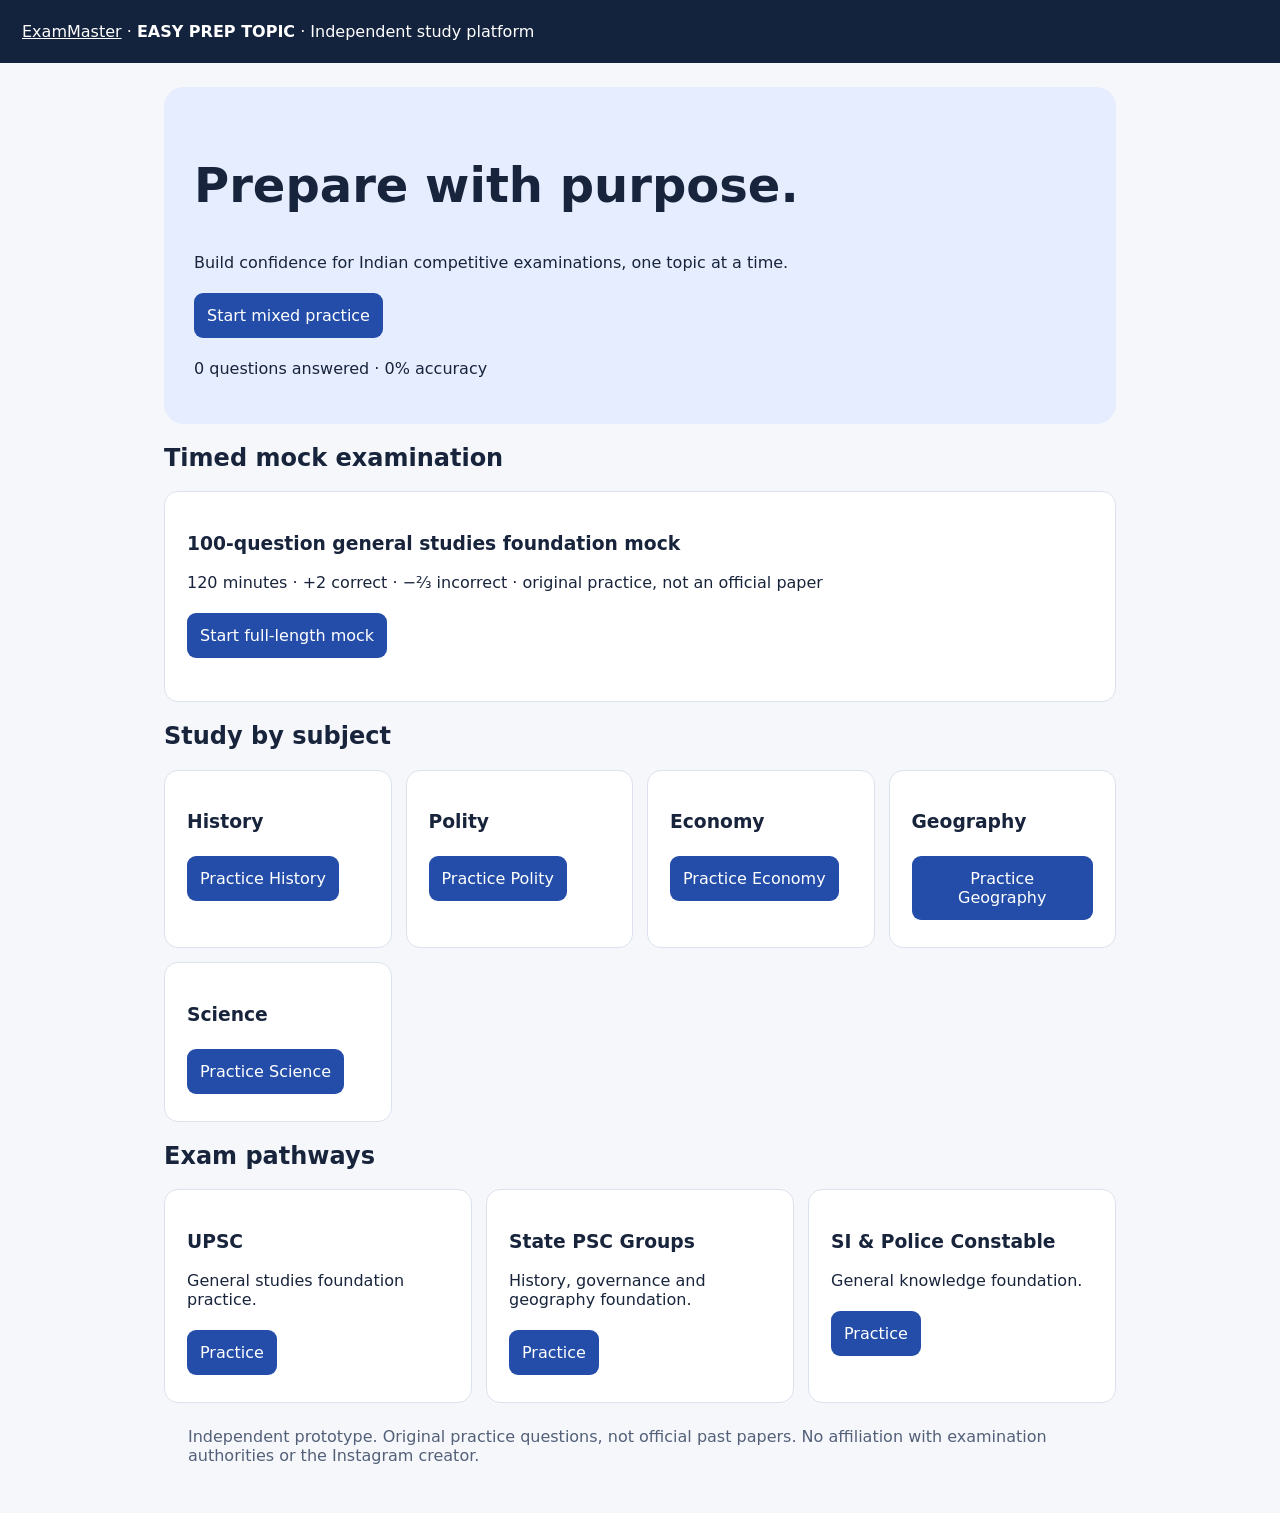
==== easypreptopic/home/index.html @ d49f63ec "Combine both exam creators with nested page routes" ====
<!doctype html><html lang="en"><meta charset="utf-8"><meta name="viewport" content="width=device-width,initial-scale=1"><title>Easy Prep Topic</title><style>*{box-sizing:border-box}body{margin:0;background:#f5f7fb;color:#18243b;font:16px system-ui}header{background:#14233d;color:white;padding:22px}main{max-width:1000px;margin:auto;padding:24px}h1{font-size:clamp(28px,5vw,48px)}.hero{background:#e5edff;padding:30px;border-radius:20px}.grid{display:grid;grid-template-columns:repeat(auto-fit,minmax(220px,1fr));gap:14px}article{background:white;padding:22px;border-radius:14px;border:1px solid #dce2ed}button{background:#234da8;color:white;border:0;border-radius:9px;padding:13px;cursor:pointer;font:inherit;margin:5px 0}button.option{display:block;width:100%;text-align:left;background:#e8eef9;color:#14233d}button:focus{outline:3px solid orange}footer{padding:24px;color:#536078}select{padding:12px;border-radius:8px}#feedback{line-height:1.6}</style><header><a style="color:white" href="../../">ExamMaster</a> · <strong>EASY PREP TOPIC</strong> · Independent study platform</header><main><section class="hero"><h1>Prepare with purpose.</h1><p>Build confidence for Indian competitive examinations, one topic at a time.</p><button onclick="start('All')">Start mixed practice</button><p id="stats"></p></section><h2>Timed mock examination</h2><article><h3>100-question general studies foundation mock</h3><p>120 minutes · +2 correct · −⅔ incorrect · original practice, not an official paper</p><button onclick="mock()">Start full-length mock</button><p id="clock"></p></article><h2>Study by subject</h2><div class="grid" id="subjects"></div><section id="quiz" hidden><h2 id="topic"></h2><article><p id="counter"></p><h3 id="question"></h3><div id="options"></div><p id="feedback" aria-live="polite"></p><button id="next" hidden onclick="advance()">Next question</button><button onclick="finish()">End session</button></article></section><h2>Exam pathways</h2><div class="grid"><article><h3>UPSC</h3><p>General studies foundation practice.</p><button onclick="start('All')">Practice</button></article><article><h3>State PSC Groups</h3><p>History, governance and geography foundation.</p><button onclick="start('All')">Practice</button></article><article><h3>SI & Police Constable</h3><p>General knowledge foundation.</p><button onclick="start('All')">Practice</button></article></div><footer>Independent prototype. Original practice questions, not official past papers. No affiliation with examination authorities or the Instagram creator.</footer></main><script>const bank=[
['History','In which year was the Indian National Congress founded?',['1885','1905','1919','1947'],0,'The INC was founded in Bombay in 1885.'],
['History','Which movement began with the Dandi March?',['Quit India','Civil Disobedience','Swadeshi','Non-Cooperation'],1,'Gandhi launched the Salt March in 1930 as part of the Civil Disobedience Movement.'],
['History','The Quit India Movement began in which year?',['1920','1930','1942','1947'],2,'The movement was launched in August 1942.'],
['History','Who was the first Mauryan emperor?',['Ashoka','Bindusara','Chandragupta Maurya','Harsha'],2,'Chandragupta founded the Mauryan Empire.'],
['Polity','Which article protects equality before the law?',['Article 14','Article 19','Article 21','Article 32'],0,'Article 14 guarantees equality before law and equal protection of laws.'],
['Polity','Which house of Parliament is permanent?',['Lok Sabha','Rajya Sabha','Both','Neither'],1,'Rajya Sabha is not dissolved; members retire periodically.'],
['Polity','Fundamental Duties are in which part?',['II','III','IV','IVA'],3,'Part IVA contains Fundamental Duties under Article 51A.'],
['Polity','Who chairs the Rajya Sabha ex officio?',['President','Prime Minister','Vice President','Chief Justice'],2,'The Vice President is its ex officio chairman.'],
['Economy','Which institution issues most Indian currency notes?',['SEBI','RBI','NABARD','SBI'],1,'RBI issues banknotes except the one-rupee note issued by the Government of India.'],
['Economy','Inflation means a sustained increase in what?',['General price level','Unemployment','Exports','Real output'],0,'Inflation is a sustained rise in the general price level.'],
['Economy','GDP measures the value of what?',['Imports only','Final goods and services produced domestically','All financial assets','Government taxes only'],1,'GDP measures final production within an economy over a period.'],
['Economy','What is a fiscal deficit?',['Exports minus imports','Revenue minus expenditure','Total expenditure minus receipts excluding borrowings','Money supply'],2,'Fiscal deficit measures the government borrowing requirement.'],
['Geography','Which river flows through a rift valley?',['Ganga','Yamuna','Narmada','Godavari'],2,'The Narmada flows west through a rift valley.'],
['Geography','Black soil is especially associated with which crop?',['Tea','Cotton','Jute','Coffee'],1,'Black soil retains moisture and is well suited to cotton.'],
['Geography','Which is the largest Indian state by area?',['Rajasthan','Maharashtra','Uttar Pradesh','Gujarat'],0,'Rajasthan has the largest area among Indian states.'],
['Geography','The Western Ghats run along which side of India?',['East','North','West','Northeast'],2,'The Western Ghats parallel the western coast.']
,["History","In which year did this occur: Indian National Congress founded?",["1885","1905","1757","1917"],0,"Indian National Congress founded: 1885."],["History","In which year did this occur: Partition of Bengal?",["1919","1764","1932","1905"],3,"Partition of Bengal: 1905."],["History","In which year did this occur: Jallianwala Bagh massacre?",["1857","1946","1919","1930"],2,"Jallianwala Bagh massacre: 1919."],["History","In which year did this occur: Dandi March?",["1935","1930","1942","1947"],1,"Dandi March: 1930."],["History","In which year did this occur: Quit India Movement?",["1942","1526","1928","1906"],0,"Quit India Movement: 1942."],["History","In which year did this occur: First Battle of Panipat?",["1757","1915","1907","1526"],3,"First Battle of Panipat: 1526."],["History","In which year did this occur: Battle of Plassey?",["1917","1916","1757","1764"],2,"Battle of Plassey: 1757."],["History","In which year did this occur: Battle of Buxar?",["1922","1764","1857","1932"],1,"Battle of Buxar: 1764."],["History","In which year did this occur: Revolt of 1857?",["1857","1947","1946","1949"],0,"Revolt of 1857: 1857."],["History","In which year did this occur: Indian independence?",["1928","1935","1950","1947"],3,"Indian independence: 1947."],["History","In which year did this occur: Simon Commission arrived in India?",["1906","1885","1928","1915"],2,"Simon Commission arrived in India: 1928."],["History","In which year did this occur: Gandhi returned to India from South Africa?",["1905","1915","1917","1907"],1,"Gandhi returned to India from South Africa: 1915."],["History","In which year did this occur: Champaran Satyagraha?",["1917","1932","1916","1919"],0,"Champaran Satyagraha: 1917."],["History","In which year did this occur: Poona Pact?",["1946","1922","1930","1932"],3,"Poona Pact: 1932."],["History","In which year did this occur: Cabinet Mission?",["1949","1942","1946","1935"],2,"Cabinet Mission: 1946."],["History","In which year did this occur: Government of India Act introducing provincial autonomy?",["1526","1935","1906","1950"],1,"Government of India Act introducing provincial autonomy: 1935."],["History","In which year did this occur: Formation of Muslim League?",["1906","1907","1885","1757"],0,"Formation of Muslim League: 1906."],["History","In which year did this occur: Surat split of Congress?",["1916","1905","1764","1907"],3,"Surat split of Congress: 1907."],["History","In which year did this occur: Lucknow Pact?",["1919","1857","1916","1922"],2,"Lucknow Pact: 1916."],["History","In which year did this occur: Chauri Chaura incident?",["1947","1922","1949","1930"],1,"Chauri Chaura incident: 1922."],["History","In which year did this occur: First Round Table Conference?",["1930","1950","1526","1915"],0,"First Round Table Conference: 1930."],["History","In which year did this occur: Cripps Mission?",["1885","1757","1917","1942"],3,"Cripps Mission: 1942."],["History","In which year did this occur: Mountbatten Plan?",["1757","1932","1947","1905"],2,"Mountbatten Plan: 1947."],["History","In which year did this occur: Constitution adopted?",["1932","1949","1919","1764"],1,"Constitution adopted: 1949."],["History","In which year did this occur: Constitution came into force?",["1950","1930","1857","1946"],0,"Constitution came into force: 1950."],["Polity","Which constitutional article concerns equality before law?",["16","23","52","14"],3,"Equality before law: 14."],["Polity","Which constitutional article concerns prohibition of discrimination?",["24","63","15","17"],2,"Prohibition of discrimination: 15."],["Polity","Which constitutional article concerns equality of opportunity in public employment?",["74","16","18","25"],1,"Equality of opportunity in public employment: 16."],["Polity","Which constitutional article concerns abolition of untouchability?",["17","21","32","76"],0,"Abolition of untouchability: 17."],["Polity","Which constitutional article concerns abolition of titles?",["21A","44","110","18"],3,"Abolition of titles: 18."],["Polity","Which constitutional article concerns protection of life and personal liberty?",["51A","148","21","23"],2,"Protection of life and personal liberty: 21."],["Polity","Which constitutional article concerns right to education?",["153","21A","24","52"],1,"Right to education: 21A."],["Polity","Which constitutional article concerns prohibition of trafficking and forced labour?",["23","25","63","280"],0,"Prohibition of trafficking and forced labour: 23."],["Polity","Which constitutional article concerns prohibition of child labour in factories?",["32","74","324","24"],3,"Prohibition of child labour in factories: 24."],["Polity","Which constitutional article concerns freedom of conscience and religion?",["76","352","25","44"],2,"Freedom of conscience and religion: 25."],["Polity","Which constitutional article concerns constitutional remedies?",["360","32","51A","110"],1,"Constitutional remedies: 32."],["Polity","Which constitutional article concerns uniform civil code directive?",["44","52","148","368"],0,"Uniform civil code directive: 44."],["Polity","Which constitutional article concerns fundamental duties?",["63","153","14","51A"],3,"Fundamental duties: 51A."],["Polity","Which constitutional article concerns office of president?",["280","15","52","74"],2,"Office of President: 52."],["Polity","Which constitutional article concerns office of vice president?",["16","63","76","324"],1,"Office of Vice President: 63."],["Polity","Which constitutional article concerns council of ministers to aid president?",["74","110","352","17"],0,"Council of Ministers to aid President: 74."],["Polity","Which constitutional article concerns attorney general of india?",["148","360","18","76"],3,"Attorney General of India: 76."],["Polity","Which constitutional article concerns definition of money bill?",["368","21","110","153"],2,"Definition of Money Bill: 110."],["Polity","Which constitutional article concerns comptroller and auditor general?",["21A","148","280","14"],1,"Comptroller and Auditor General: 148."],["Polity","Which constitutional article concerns office of governor?",["153","324","15","23"],0,"Office of Governor: 153."],["Polity","Which constitutional article concerns finance commission?",["352","16","24","280"],3,"Finance Commission: 280."],["Polity","Which constitutional article concerns election commission?",["17","25","324","360"],2,"Election Commission: 324."],["Polity","Which constitutional article concerns national emergency?",["32","352","368","18"],1,"National emergency: 352."],["Polity","Which constitutional article concerns financial emergency?",["360","14","21","44"],0,"Financial emergency: 360."],["Polity","Which constitutional article concerns constitutional amendment procedure?",["15","21A","51A","368"],3,"Constitutional amendment procedure: 368."],["Geography","Capital of Rajasthan?",["Patna","Imphal","Jaipur","Bengaluru"],2,"Capital of Rajasthan: Jaipur."],["Geography","Capital of Gujarat?",["Agartala","Gandhinagar","Thiruvananthapuram","Ranchi"],1,"Capital of Gujarat: Gandhinagar."],["Geography","Capital of Maharashtra?",["Mumbai","Chennai","Dispur","Gangtok"],0,"Capital of Maharashtra: Mumbai."],["Geography","Capital of Karnataka?",["Hyderabad","Shillong","Itanagar","Bengaluru"],3,"Capital of Karnataka: Bengaluru."],["Geography","Capital of Kerala?",["Aizawl","Lucknow","Thiruvananthapuram","Bhubaneswar"],2,"Capital of Kerala: Thiruvananthapuram."],["Geography","Capital of Tamil Nadu?",["Bhopal","Chennai","Patna","Kohima"],1,"Capital of Tamil Nadu: Chennai."],["Geography","Capital of Telangana?",["Hyderabad","Ranchi","Imphal","Raipur"],0,"Capital of Telangana: Hyderabad."],["Geography","Capital of Odisha?",["Dispur","Agartala","Panaji","Bhubaneswar"],3,"Capital of Odisha: Bhubaneswar."],["Geography","Capital of Bihar?",["Gangtok","Kolkata","Patna","Shillong"],2,"Capital of Bihar: Patna."],["Geography","Capital of Jharkhand?",["Shimla","Ranchi","Aizawl","Itanagar"],1,"Capital of Jharkhand: Ranchi."],["Geography","Capital of Assam?",["Dispur","Kohima","Lucknow","Chandigarh"],0,"Capital of Assam: Dispur."],["Geography","Capital of Meghalaya?",["Imphal","Bhopal","Jaipur","Shillong"],3,"Capital of Meghalaya: Shillong."],["Geography","Capital of Mizoram?",["Raipur","Gandhinagar","Aizawl","Agartala"],2,"Capital of Mizoram: Aizawl."],["Geography","Capital of Nagaland?",["Mumbai","Kohima","Gangtok","Panaji"],1,"Capital of Nagaland: Kohima."],["Geography","Capital of Manipur?",["Imphal","Itanagar","Kolkata","Bengaluru"],0,"Capital of Manipur: Imphal."],["Geography","Capital of Tripura?",["Lucknow","Shimla","Thiruvananthapuram","Agartala"],3,"Capital of Tripura: Agartala."],["Geography","Capital of Sikkim?",["Chandigarh","Chennai","Gangtok","Bhopal"],2,"Capital of Sikkim: Gangtok."],["Geography","Capital of Arunachal Pradesh?",["Hyderabad","Itanagar","Raipur","Jaipur"],1,"Capital of Arunachal Pradesh: Itanagar."],["Geography","Capital of Uttar Pradesh?",["Lucknow","Panaji","Gandhinagar","Bhubaneswar"],0,"Capital of Uttar Pradesh: Lucknow."],["Geography","Capital of Madhya Pradesh?",["Kolkata","Mumbai","Patna","Bhopal"],3,"Capital of Madhya Pradesh: Bhopal."],["Geography","Capital of Chhattisgarh?",["Bengaluru","Ranchi","Raipur","Shimla"],2,"Capital of Chhattisgarh: Raipur."],["Geography","Capital of Goa?",["Dispur","Panaji","Chandigarh","Thiruvananthapuram"],1,"Capital of Goa: Panaji."],["Geography","Capital of West Bengal?",["Kolkata","Jaipur","Chennai","Shillong"],0,"Capital of West Bengal: Kolkata."],["Geography","Capital of Himachal Pradesh?",["Gandhinagar","Hyderabad","Aizawl","Shimla"],3,"Capital of Himachal Pradesh: Shimla."],["Geography","Capital of Haryana?",["Bhubaneswar","Kohima","Chandigarh","Mumbai"],2,"Capital of Haryana: Chandigarh."],["Science","SI unit of force?",["kelvin","newton","ampere","farad"],1,"SI unit of force: newton."],["Science","SI unit of energy?",["joule","ohm","weber","kilogram"],0,"SI unit of energy: joule."],["Science","SI unit of power?",["hertz","tesla","metre","watt"],3,"SI unit of power: watt."],["Science","SI unit of pressure?",["henry","second","pascal","coulomb"],2,"SI unit of pressure: pascal."],["Science","SI unit of electric current?",["siemens","ampere","volt","candela"],1,"SI unit of electric current: ampere."],["Science","SI unit of resistance?",["ohm","farad","mole","becquerel"],0,"SI unit of resistance: ohm."],["Science","SI unit of frequency?",["weber","kelvin","gray","hertz"],3,"SI unit of frequency: hertz."],["Science","SI unit of electric charge?",["kilogram","sievert","coulomb","tesla"],2,"SI unit of electric charge: coulomb."],["Science","SI unit of potential difference?",["lumen","volt","henry","metre"],1,"SI unit of potential difference: volt."],["Science","SI unit of capacitance?",["farad","candela","second","lux"],0,"SI unit of capacitance: farad."],["Science","SI unit of magnetic flux?",["mole","siemens","newton","weber"],3,"SI unit of magnetic flux: weber."],["Science","SI unit of magnetic flux density?",["becquerel","joule","tesla","kelvin"],2,"SI unit of magnetic flux density: tesla."],["Science","SI unit of inductance?",["watt","henry","kilogram","gray"],1,"SI unit of inductance: henry."],["Science","SI unit of luminous intensity?",["candela","metre","sievert","pascal"],0,"SI unit of luminous intensity: candela."],["Science","SI unit of amount of substance?",["second","lumen","ampere","mole"],3,"SI unit of amount of substance: mole."],["Science","SI unit of thermodynamic temperature?",["lux","ohm","kelvin","siemens"],2,"SI unit of thermodynamic temperature: kelvin."],["Science","SI unit of mass?",["hertz","kilogram","becquerel","newton"],1,"SI unit of mass: kilogram."],["Science","SI unit of length?",["metre","gray","joule","coulomb"],0,"SI unit of length: metre."],["Science","SI unit of time?",["sievert","watt","volt","second"],3,"SI unit of time: second."],["Science","SI unit of conductance?",["pascal","farad","siemens","lumen"],2,"SI unit of conductance: siemens."],["Science","SI unit of radioactivity?",["weber","becquerel","lux","ampere"],1,"SI unit of radioactivity: becquerel."],["Science","SI unit of absorbed radiation dose?",["gray","newton","ohm","tesla"],0,"SI unit of absorbed radiation dose: gray."],["Science","SI unit of equivalent radiation dose?",["joule","hertz","henry","sievert"],3,"SI unit of equivalent radiation dose: sievert."],["Science","SI unit of luminous flux?",["coulomb","candela","lumen","watt"],2,"SI unit of luminous flux: lumen."],["Science","SI unit of illuminance?",["mole","lux","pascal","volt"],1,"SI unit of illuminance: lux."]];let session=[],i=0,score=0,answered=false;let history=JSON.parse(localStorage.getItem('ept-progress')||'{"attempted":0,"correct":0}');const el=id=>document.getElementById(id);function stats(){el('stats').textContent=history.attempted+' questions answered · '+(history.attempted?Math.round(100*history.correct/history.attempted):0)+'% accuracy'}stats();for(const s of [...new Set(bank.map(q=>q[0]))]){let a=document.createElement('article');let h=document.createElement('h3');h.textContent=s;let b=document.createElement('button');b.textContent='Practice '+s;b.onclick=()=>start(s);a.append(h,b);el('subjects').append(a)}function start(s){session=bank.filter(q=>s==='All'||q[0]===s);for(let j=session.length-1;j>0;j--){let k=Math.floor(Math.random()*(j+1));[session[j],session[k]]=[session[k],session[j]]}i=score=0;el('quiz').hidden=false;render();el('quiz').scrollIntoView({behavior:'smooth'})}function render(){answered=false;let q=session[i];el('topic').textContent=q[0];el('counter').textContent='Question '+(i+1)+' of '+session.length;el('question').textContent=q[1];el('options').replaceChildren();el('feedback').textContent='';el('next').hidden=true;q[2].forEach((v,j)=>{let b=document.createElement('button');b.className='option';b.textContent=v;b.onclick=()=>answer(j);el('options').append(b)})}function answer(j){if(answered)return;answered=true;let q=session[i],ok=j===q[3];score+=Number(ok);history.attempted++;history.correct+=Number(ok);localStorage.setItem('ept-progress',JSON.stringify(history));stats();el('feedback').textContent=(ok?'Correct. ':'Correct answer: '+q[2][q[3]]+'. ')+q[4];for(const b of el('options').children)b.disabled=true;el('next').hidden=false}function advance(){if(++i>=session.length)finish();else render()}function finish(){el('question').textContent='Session complete: '+score+' correct';el('options').replaceChildren();el('next').hidden=true;el('feedback').textContent='Choose another subject to continue.'}let examTimer,exam=false,deadline,answers={},marked=new Set();function mock(){clearInterval(examTimer);exam=true;session=bank.slice().sort(()=>Math.random()-.5).slice(0,100);i=0;answers={};marked=new Set();deadline=Date.now()+7200000;el('quiz').hidden=false;drawExam();el('quiz').scrollIntoView();examTimer=setInterval(()=>{let t=Math.max(0,Math.ceil((deadline-Date.now())/1000));el('clock').textContent=Math.floor(t/60)+':'+String(t%60).padStart(2,'0');if(!t)submitExam()},250)}function drawExam(){let q=session[i];el('topic').textContent='General studies mock';el('counter').textContent='Question '+(i+1)+' of '+session.length+' · '+Object.keys(answers).length+' answered';el('question').textContent=q[1];el('options').replaceChildren();el('feedback').textContent='';el('next').hidden=true;q[2].forEach((v,j)=>{let b=document.createElement('button');b.className='option';b.textContent=(answers[i]===j?'✓ ':'')+v;b.onclick=()=>{answers[i]=j;drawExam()};el('options').append(b)});for(let [label,fn] of [['Previous',()=>{i=Math.max(0,i-1);drawExam()}],['Next',()=>{i=Math.min(session.length-1,i+1);drawExam()}],['Clear answer',()=>{delete answers[i];drawExam()}],['Submit exam',()=>{if(confirm('Submit your exam?'))submitExam()}]]){let b=document.createElement('button');b.textContent=label;b.onclick=fn;el('options').append(b)}let nav=document.createElement('div');session.forEach((_,j)=>{let b=document.createElement('button');b.textContent=(answers[j]!==undefined?'✓':'')+(j+1);b.onclick=()=>{i=j;drawExam()};nav.append(b)});el('options').append(nav)}function submitExam(){clearInterval(examTimer);exam=false;let correct=0,wrong=0;el('options').replaceChildren();session.forEach((q,j)=>{let a=answers[j];if(a===q[3])correct++;else if(a!==undefined)wrong++;let p=document.createElement('p');p.textContent=(j+1)+'. '+q[1]+' — Your answer: '+(a===undefined?'Skipped':q[2][a])+' | Correct: '+q[2][q[3]]+' | '+q[4];el('options').append(p)});el('question').textContent='Score: '+(2*correct-2*wrong/3).toFixed(2)+' / 200';el('counter').textContent=correct+' correct · '+wrong+' incorrect · '+(session.length-correct-wrong)+' skipped';el('clock').textContent='Exam ended';el('next').hidden=true;history.attempted+=correct+wrong;history.correct+=correct;localStorage.setItem('ept-progress',JSON.stringify(history));stats()}const oldStart=start;start=function(s){if(exam&&!confirm('Abandon active exam?'))return;clearInterval(examTimer);exam=false;el('clock').textContent='';oldStart(s)};const oldFinish=finish;finish=function(){if(exam){if(confirm('Submit exam?'))submitExam()}else oldFinish()};</script></html>
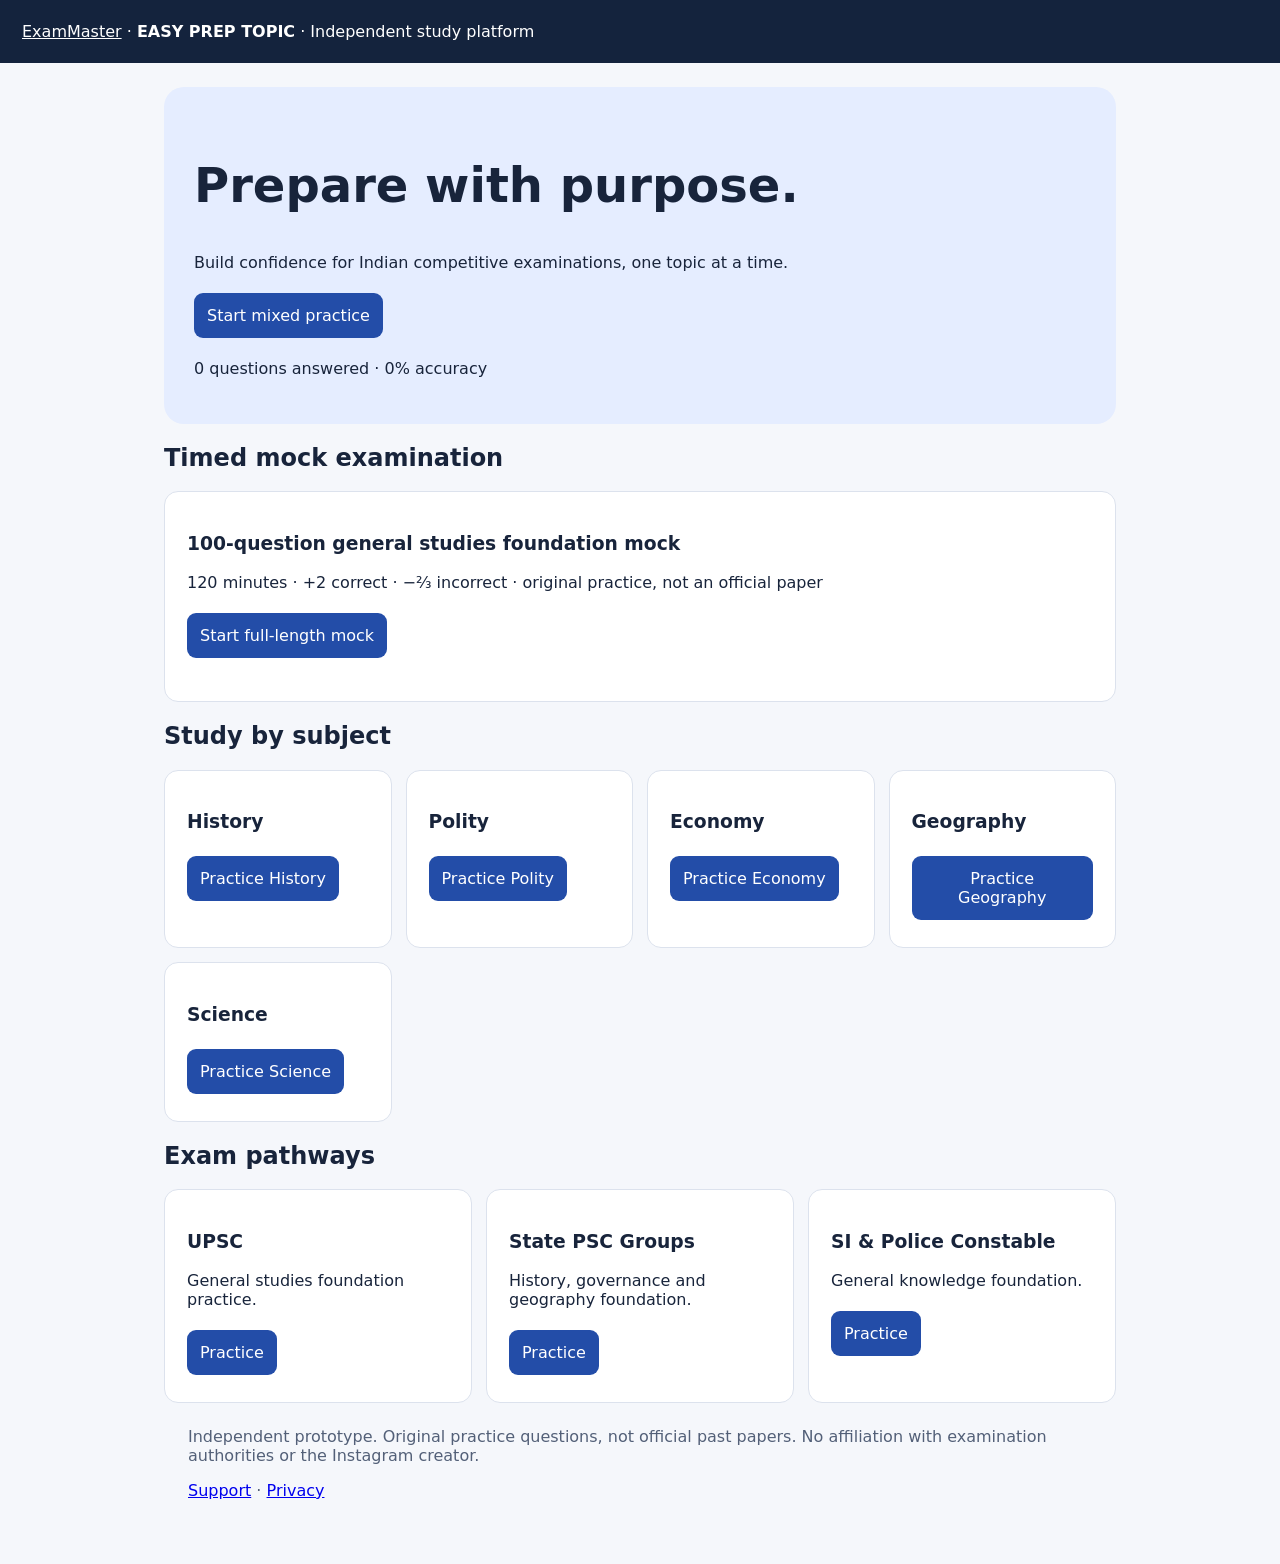
==== commit d12d659c: "Link EasyPrepTopic support and privacy pages" ====
--- a/easypreptopic/home/index.html
+++ b/easypreptopic/home/index.html
@@ -1,4 +1,4 @@
-<!doctype html><html lang="en"><meta charset="utf-8"><meta name="viewport" content="width=device-width,initial-scale=1"><title>Easy Prep Topic</title><style>*{box-sizing:border-box}body{margin:0;background:#f5f7fb;color:#18243b;font:16px system-ui}header{background:#14233d;color:white;padding:22px}main{max-width:1000px;margin:auto;padding:24px}h1{font-size:clamp(28px,5vw,48px)}.hero{background:#e5edff;padding:30px;border-radius:20px}.grid{display:grid;grid-template-columns:repeat(auto-fit,minmax(220px,1fr));gap:14px}article{background:white;padding:22px;border-radius:14px;border:1px solid #dce2ed}button{background:#234da8;color:white;border:0;border-radius:9px;padding:13px;cursor:pointer;font:inherit;margin:5px 0}button.option{display:block;width:100%;text-align:left;background:#e8eef9;color:#14233d}button:focus{outline:3px solid orange}footer{padding:24px;color:#536078}select{padding:12px;border-radius:8px}#feedback{line-height:1.6}</style><header><a style="color:white" href="../../">ExamMaster</a> · <strong>EASY PREP TOPIC</strong> · Independent study platform</header><main><section class="hero"><h1>Prepare with purpose.</h1><p>Build confidence for Indian competitive examinations, one topic at a time.</p><button onclick="start('All')">Start mixed practice</button><p id="stats"></p></section><h2>Timed mock examination</h2><article><h3>100-question general studies foundation mock</h3><p>120 minutes · +2 correct · −⅔ incorrect · original practice, not an official paper</p><button onclick="mock()">Start full-length mock</button><p id="clock"></p></article><h2>Study by subject</h2><div class="grid" id="subjects"></div><section id="quiz" hidden><h2 id="topic"></h2><article><p id="counter"></p><h3 id="question"></h3><div id="options"></div><p id="feedback" aria-live="polite"></p><button id="next" hidden onclick="advance()">Next question</button><button onclick="finish()">End session</button></article></section><h2>Exam pathways</h2><div class="grid"><article><h3>UPSC</h3><p>General studies foundation practice.</p><button onclick="start('All')">Practice</button></article><article><h3>State PSC Groups</h3><p>History, governance and geography foundation.</p><button onclick="start('All')">Practice</button></article><article><h3>SI & Police Constable</h3><p>General knowledge foundation.</p><button onclick="start('All')">Practice</button></article></div><footer>Independent prototype. Original practice questions, not official past papers. No affiliation with examination authorities or the Instagram creator.</footer></main><script>const bank=[
+<!doctype html><html lang="en"><meta charset="utf-8"><meta name="viewport" content="width=device-width,initial-scale=1"><title>Easy Prep Topic</title><style>*{box-sizing:border-box}body{margin:0;background:#f5f7fb;color:#18243b;font:16px system-ui}header{background:#14233d;color:white;padding:22px}main{max-width:1000px;margin:auto;padding:24px}h1{font-size:clamp(28px,5vw,48px)}.hero{background:#e5edff;padding:30px;border-radius:20px}.grid{display:grid;grid-template-columns:repeat(auto-fit,minmax(220px,1fr));gap:14px}article{background:white;padding:22px;border-radius:14px;border:1px solid #dce2ed}button{background:#234da8;color:white;border:0;border-radius:9px;padding:13px;cursor:pointer;font:inherit;margin:5px 0}button.option{display:block;width:100%;text-align:left;background:#e8eef9;color:#14233d}button:focus{outline:3px solid orange}footer{padding:24px;color:#536078}select{padding:12px;border-radius:8px}#feedback{line-height:1.6}</style><header><a style="color:white" href="../../">ExamMaster</a> · <strong>EASY PREP TOPIC</strong> · Independent study platform</header><main><section class="hero"><h1>Prepare with purpose.</h1><p>Build confidence for Indian competitive examinations, one topic at a time.</p><button onclick="start('All')">Start mixed practice</button><p id="stats"></p></section><h2>Timed mock examination</h2><article><h3>100-question general studies foundation mock</h3><p>120 minutes · +2 correct · −⅔ incorrect · original practice, not an official paper</p><button onclick="mock()">Start full-length mock</button><p id="clock"></p></article><h2>Study by subject</h2><div class="grid" id="subjects"></div><section id="quiz" hidden><h2 id="topic"></h2><article><p id="counter"></p><h3 id="question" tabindex="-1"></h3><div id="options"></div><p id="feedback" aria-live="polite"></p><button id="next" hidden onclick="advance()">Next question</button><button onclick="finish()">End session</button></article></section><h2>Exam pathways</h2><div class="grid"><article><h3>UPSC</h3><p>General studies foundation practice.</p><button onclick="start('All')">Practice</button></article><article><h3>State PSC Groups</h3><p>History, governance and geography foundation.</p><button onclick="start('All')">Practice</button></article><article><h3>SI & Police Constable</h3><p>General knowledge foundation.</p><button onclick="start('All')">Practice</button></article></div><footer>Independent prototype. Original practice questions, not official past papers. No affiliation with examination authorities or the Instagram creator.<p><a href="../support.html">Support</a> · <a href="../privacy.html">Privacy</a></p></footer></main><script>const bank=[
 ['History','In which year was the Indian National Congress founded?',['1885','1905','1919','1947'],0,'The INC was founded in Bombay in 1885.'],
 ['History','Which movement began with the Dandi March?',['Quit India','Civil Disobedience','Swadeshi','Non-Cooperation'],1,'Gandhi launched the Salt March in 1930 as part of the Civil Disobedience Movement.'],
 ['History','The Quit India Movement began in which year?',['1920','1930','1942','1947'],2,'The movement was launched in August 1942.'],
@@ -15,4 +15,4 @@
 ['Geography','Black soil is especially associated with which crop?',['Tea','Cotton','Jute','Coffee'],1,'Black soil retains moisture and is well suited to cotton.'],
 ['Geography','Which is the largest Indian state by area?',['Rajasthan','Maharashtra','Uttar Pradesh','Gujarat'],0,'Rajasthan has the largest area among Indian states.'],
 ['Geography','The Western Ghats run along which side of India?',['East','North','West','Northeast'],2,'The Western Ghats parallel the western coast.']
-,["History","In which year did this occur: Indian National Congress founded?",["1885","1905","1757","1917"],0,"Indian National Congress founded: 1885."],["History","In which year did this occur: Partition of Bengal?",["1919","1764","1932","1905"],3,"Partition of Bengal: 1905."],["History","In which year did this occur: Jallianwala Bagh massacre?",["1857","1946","1919","1930"],2,"Jallianwala Bagh massacre: 1919."],["History","In which year did this occur: Dandi March?",["1935","1930","1942","1947"],1,"Dandi March: 1930."],["History","In which year did this occur: Quit India Movement?",["1942","1526","1928","1906"],0,"Quit India Movement: 1942."],["History","In which year did this occur: First Battle of Panipat?",["1757","1915","1907","1526"],3,"First Battle of Panipat: 1526."],["History","In which year did this occur: Battle of Plassey?",["1917","1916","1757","1764"],2,"Battle of Plassey: 1757."],["History","In which year did this occur: Battle of Buxar?",["1922","1764","1857","1932"],1,"Battle of Buxar: 1764."],["History","In which year did this occur: Revolt of 1857?",["1857","1947","1946","1949"],0,"Revolt of 1857: 1857."],["History","In which year did this occur: Indian independence?",["1928","1935","1950","1947"],3,"Indian independence: 1947."],["History","In which year did this occur: Simon Commission arrived in India?",["1906","1885","1928","1915"],2,"Simon Commission arrived in India: 1928."],["History","In which year did this occur: Gandhi returned to India from South Africa?",["1905","1915","1917","1907"],1,"Gandhi returned to India from South Africa: 1915."],["History","In which year did this occur: Champaran Satyagraha?",["1917","1932","1916","1919"],0,"Champaran Satyagraha: 1917."],["History","In which year did this occur: Poona Pact?",["1946","1922","1930","1932"],3,"Poona Pact: 1932."],["History","In which year did this occur: Cabinet Mission?",["1949","1942","1946","1935"],2,"Cabinet Mission: 1946."],["History","In which year did this occur: Government of India Act introducing provincial autonomy?",["1526","1935","1906","1950"],1,"Government of India Act introducing provincial autonomy: 1935."],["History","In which year did this occur: Formation of Muslim League?",["1906","1907","1885","1757"],0,"Formation of Muslim League: 1906."],["History","In which year did this occur: Surat split of Congress?",["1916","1905","1764","1907"],3,"Surat split of Congress: 1907."],["History","In which year did this occur: Lucknow Pact?",["1919","1857","1916","1922"],2,"Lucknow Pact: 1916."],["History","In which year did this occur: Chauri Chaura incident?",["1947","1922","1949","1930"],1,"Chauri Chaura incident: 1922."],["History","In which year did this occur: First Round Table Conference?",["1930","1950","1526","1915"],0,"First Round Table Conference: 1930."],["History","In which year did this occur: Cripps Mission?",["1885","1757","1917","1942"],3,"Cripps Mission: 1942."],["History","In which year did this occur: Mountbatten Plan?",["1757","1932","1947","1905"],2,"Mountbatten Plan: 1947."],["History","In which year did this occur: Constitution adopted?",["1932","1949","1919","1764"],1,"Constitution adopted: 1949."],["History","In which year did this occur: Constitution came into force?",["1950","1930","1857","1946"],0,"Constitution came into force: 1950."],["Polity","Which constitutional article concerns equality before law?",["16","23","52","14"],3,"Equality before law: 14."],["Polity","Which constitutional article concerns prohibition of discrimination?",["24","63","15","17"],2,"Prohibition of discrimination: 15."],["Polity","Which constitutional article concerns equality of opportunity in public employment?",["74","16","18","25"],1,"Equality of opportunity in public employment: 16."],["Polity","Which constitutional article concerns abolition of untouchability?",["17","21","32","76"],0,"Abolition of untouchability: 17."],["Polity","Which constitutional article concerns abolition of titles?",["21A","44","110","18"],3,"Abolition of titles: 18."],["Polity","Which constitutional article concerns protection of life and personal liberty?",["51A","148","21","23"],2,"Protection of life and personal liberty: 21."],["Polity","Which constitutional article concerns right to education?",["153","21A","24","52"],1,"Right to education: 21A."],["Polity","Which constitutional article concerns prohibition of trafficking and forced labour?",["23","25","63","280"],0,"Prohibition of trafficking and forced labour: 23."],["Polity","Which constitutional article concerns prohibition of child labour in factories?",["32","74","324","24"],3,"Prohibition of child labour in factories: 24."],["Polity","Which constitutional article concerns freedom of conscience and religion?",["76","352","25","44"],2,"Freedom of conscience and religion: 25."],["Polity","Which constitutional article concerns constitutional remedies?",["360","32","51A","110"],1,"Constitutional remedies: 32."],["Polity","Which constitutional article concerns uniform civil code directive?",["44","52","148","368"],0,"Uniform civil code directive: 44."],["Polity","Which constitutional article concerns fundamental duties?",["63","153","14","51A"],3,"Fundamental duties: 51A."],["Polity","Which constitutional article concerns office of president?",["280","15","52","74"],2,"Office of President: 52."],["Polity","Which constitutional article concerns office of vice president?",["16","63","76","324"],1,"Office of Vice President: 63."],["Polity","Which constitutional article concerns council of ministers to aid president?",["74","110","352","17"],0,"Council of Ministers to aid President: 74."],["Polity","Which constitutional article concerns attorney general of india?",["148","360","18","76"],3,"Attorney General of India: 76."],["Polity","Which constitutional article concerns definition of money bill?",["368","21","110","153"],2,"Definition of Money Bill: 110."],["Polity","Which constitutional article concerns comptroller and auditor general?",["21A","148","280","14"],1,"Comptroller and Auditor General: 148."],["Polity","Which constitutional article concerns office of governor?",["153","324","15","23"],0,"Office of Governor: 153."],["Polity","Which constitutional article concerns finance commission?",["352","16","24","280"],3,"Finance Commission: 280."],["Polity","Which constitutional article concerns election commission?",["17","25","324","360"],2,"Election Commission: 324."],["Polity","Which constitutional article concerns national emergency?",["32","352","368","18"],1,"National emergency: 352."],["Polity","Which constitutional article concerns financial emergency?",["360","14","21","44"],0,"Financial emergency: 360."],["Polity","Which constitutional article concerns constitutional amendment procedure?",["15","21A","51A","368"],3,"Constitutional amendment procedure: 368."],["Geography","Capital of Rajasthan?",["Patna","Imphal","Jaipur","Bengaluru"],2,"Capital of Rajasthan: Jaipur."],["Geography","Capital of Gujarat?",["Agartala","Gandhinagar","Thiruvananthapuram","Ranchi"],1,"Capital of Gujarat: Gandhinagar."],["Geography","Capital of Maharashtra?",["Mumbai","Chennai","Dispur","Gangtok"],0,"Capital of Maharashtra: Mumbai."],["Geography","Capital of Karnataka?",["Hyderabad","Shillong","Itanagar","Bengaluru"],3,"Capital of Karnataka: Bengaluru."],["Geography","Capital of Kerala?",["Aizawl","Lucknow","Thiruvananthapuram","Bhubaneswar"],2,"Capital of Kerala: Thiruvananthapuram."],["Geography","Capital of Tamil Nadu?",["Bhopal","Chennai","Patna","Kohima"],1,"Capital of Tamil Nadu: Chennai."],["Geography","Capital of Telangana?",["Hyderabad","Ranchi","Imphal","Raipur"],0,"Capital of Telangana: Hyderabad."],["Geography","Capital of Odisha?",["Dispur","Agartala","Panaji","Bhubaneswar"],3,"Capital of Odisha: Bhubaneswar."],["Geography","Capital of Bihar?",["Gangtok","Kolkata","Patna","Shillong"],2,"Capital of Bihar: Patna."],["Geography","Capital of Jharkhand?",["Shimla","Ranchi","Aizawl","Itanagar"],1,"Capital of Jharkhand: Ranchi."],["Geography","Capital of Assam?",["Dispur","Kohima","Lucknow","Chandigarh"],0,"Capital of Assam: Dispur."],["Geography","Capital of Meghalaya?",["Imphal","Bhopal","Jaipur","Shillong"],3,"Capital of Meghalaya: Shillong."],["Geography","Capital of Mizoram?",["Raipur","Gandhinagar","Aizawl","Agartala"],2,"Capital of Mizoram: Aizawl."],["Geography","Capital of Nagaland?",["Mumbai","Kohima","Gangtok","Panaji"],1,"Capital of Nagaland: Kohima."],["Geography","Capital of Manipur?",["Imphal","Itanagar","Kolkata","Bengaluru"],0,"Capital of Manipur: Imphal."],["Geography","Capital of Tripura?",["Lucknow","Shimla","Thiruvananthapuram","Agartala"],3,"Capital of Tripura: Agartala."],["Geography","Capital of Sikkim?",["Chandigarh","Chennai","Gangtok","Bhopal"],2,"Capital of Sikkim: Gangtok."],["Geography","Capital of Arunachal Pradesh?",["Hyderabad","Itanagar","Raipur","Jaipur"],1,"Capital of Arunachal Pradesh: Itanagar."],["Geography","Capital of Uttar Pradesh?",["Lucknow","Panaji","Gandhinagar","Bhubaneswar"],0,"Capital of Uttar Pradesh: Lucknow."],["Geography","Capital of Madhya Pradesh?",["Kolkata","Mumbai","Patna","Bhopal"],3,"Capital of Madhya Pradesh: Bhopal."],["Geography","Capital of Chhattisgarh?",["Bengaluru","Ranchi","Raipur","Shimla"],2,"Capital of Chhattisgarh: Raipur."],["Geography","Capital of Goa?",["Dispur","Panaji","Chandigarh","Thiruvananthapuram"],1,"Capital of Goa: Panaji."],["Geography","Capital of West Bengal?",["Kolkata","Jaipur","Chennai","Shillong"],0,"Capital of West Bengal: Kolkata."],["Geography","Capital of Himachal Pradesh?",["Gandhinagar","Hyderabad","Aizawl","Shimla"],3,"Capital of Himachal Pradesh: Shimla."],["Geography","Capital of Haryana?",["Bhubaneswar","Kohima","Chandigarh","Mumbai"],2,"Capital of Haryana: Chandigarh."],["Science","SI unit of force?",["kelvin","newton","ampere","farad"],1,"SI unit of force: newton."],["Science","SI unit of energy?",["joule","ohm","weber","kilogram"],0,"SI unit of energy: joule."],["Science","SI unit of power?",["hertz","tesla","metre","watt"],3,"SI unit of power: watt."],["Science","SI unit of pressure?",["henry","second","pascal","coulomb"],2,"SI unit of pressure: pascal."],["Science","SI unit of electric current?",["siemens","ampere","volt","candela"],1,"SI unit of electric current: ampere."],["Science","SI unit of resistance?",["ohm","farad","mole","becquerel"],0,"SI unit of resistance: ohm."],["Science","SI unit of frequency?",["weber","kelvin","gray","hertz"],3,"SI unit of frequency: hertz."],["Science","SI unit of electric charge?",["kilogram","sievert","coulomb","tesla"],2,"SI unit of electric charge: coulomb."],["Science","SI unit of potential difference?",["lumen","volt","henry","metre"],1,"SI unit of potential difference: volt."],["Science","SI unit of capacitance?",["farad","candela","second","lux"],0,"SI unit of capacitance: farad."],["Science","SI unit of magnetic flux?",["mole","siemens","newton","weber"],3,"SI unit of magnetic flux: weber."],["Science","SI unit of magnetic flux density?",["becquerel","joule","tesla","kelvin"],2,"SI unit of magnetic flux density: tesla."],["Science","SI unit of inductance?",["watt","henry","kilogram","gray"],1,"SI unit of inductance: henry."],["Science","SI unit of luminous intensity?",["candela","metre","sievert","pascal"],0,"SI unit of luminous intensity: candela."],["Science","SI unit of amount of substance?",["second","lumen","ampere","mole"],3,"SI unit of amount of substance: mole."],["Science","SI unit of thermodynamic temperature?",["lux","ohm","kelvin","siemens"],2,"SI unit of thermodynamic temperature: kelvin."],["Science","SI unit of mass?",["hertz","kilogram","becquerel","newton"],1,"SI unit of mass: kilogram."],["Science","SI unit of length?",["metre","gray","joule","coulomb"],0,"SI unit of length: metre."],["Science","SI unit of time?",["sievert","watt","volt","second"],3,"SI unit of time: second."],["Science","SI unit of conductance?",["pascal","farad","siemens","lumen"],2,"SI unit of conductance: siemens."],["Science","SI unit of radioactivity?",["weber","becquerel","lux","ampere"],1,"SI unit of radioactivity: becquerel."],["Science","SI unit of absorbed radiation dose?",["gray","newton","ohm","tesla"],0,"SI unit of absorbed radiation dose: gray."],["Science","SI unit of equivalent radiation dose?",["joule","hertz","henry","sievert"],3,"SI unit of equivalent radiation dose: sievert."],["Science","SI unit of luminous flux?",["coulomb","candela","lumen","watt"],2,"SI unit of luminous flux: lumen."],["Science","SI unit of illuminance?",["mole","lux","pascal","volt"],1,"SI unit of illuminance: lux."]];let session=[],i=0,score=0,answered=false;let history=JSON.parse(localStorage.getItem('ept-progress')||'{"attempted":0,"correct":0}');const el=id=>document.getElementById(id);function stats(){el('stats').textContent=history.attempted+' questions answered · '+(history.attempted?Math.round(100*history.correct/history.attempted):0)+'% accuracy'}stats();for(const s of [...new Set(bank.map(q=>q[0]))]){let a=document.createElement('article');let h=document.createElement('h3');h.textContent=s;let b=document.createElement('button');b.textContent='Practice '+s;b.onclick=()=>start(s);a.append(h,b);el('subjects').append(a)}function start(s){session=bank.filter(q=>s==='All'||q[0]===s);for(let j=session.length-1;j>0;j--){let k=Math.floor(Math.random()*(j+1));[session[j],session[k]]=[session[k],session[j]]}i=score=0;el('quiz').hidden=false;render();el('quiz').scrollIntoView({behavior:'smooth'})}function render(){answered=false;let q=session[i];el('topic').textContent=q[0];el('counter').textContent='Question '+(i+1)+' of '+session.length;el('question').textContent=q[1];el('options').replaceChildren();el('feedback').textContent='';el('next').hidden=true;q[2].forEach((v,j)=>{let b=document.createElement('button');b.className='option';b.textContent=v;b.onclick=()=>answer(j);el('options').append(b)})}function answer(j){if(answered)return;answered=true;let q=session[i],ok=j===q[3];score+=Number(ok);history.attempted++;history.correct+=Number(ok);localStorage.setItem('ept-progress',JSON.stringify(history));stats();el('feedback').textContent=(ok?'Correct. ':'Correct answer: '+q[2][q[3]]+'. ')+q[4];for(const b of el('options').children)b.disabled=true;el('next').hidden=false}function advance(){if(++i>=session.length)finish();else render()}function finish(){el('question').textContent='Session complete: '+score+' correct';el('options').replaceChildren();el('next').hidden=true;el('feedback').textContent='Choose another subject to continue.'}let examTimer,exam=false,deadline,answers={},marked=new Set();function mock(){clearInterval(examTimer);exam=true;session=bank.slice().sort(()=>Math.random()-.5).slice(0,100);i=0;answers={};marked=new Set();deadline=Date.now()+7200000;el('quiz').hidden=false;drawExam();el('quiz').scrollIntoView();examTimer=setInterval(()=>{let t=Math.max(0,Math.ceil((deadline-Date.now())/1000));el('clock').textContent=Math.floor(t/60)+':'+String(t%60).padStart(2,'0');if(!t)submitExam()},250)}function drawExam(){let q=session[i];el('topic').textContent='General studies mock';el('counter').textContent='Question '+(i+1)+' of '+session.length+' · '+Object.keys(answers).length+' answered';el('question').textContent=q[1];el('options').replaceChildren();el('feedback').textContent='';el('next').hidden=true;q[2].forEach((v,j)=>{let b=document.createElement('button');b.className='option';b.textContent=(answers[i]===j?'✓ ':'')+v;b.onclick=()=>{answers[i]=j;drawExam()};el('options').append(b)});for(let [label,fn] of [['Previous',()=>{i=Math.max(0,i-1);drawExam()}],['Next',()=>{i=Math.min(session.length-1,i+1);drawExam()}],['Clear answer',()=>{delete answers[i];drawExam()}],['Submit exam',()=>{if(confirm('Submit your exam?'))submitExam()}]]){let b=document.createElement('button');b.textContent=label;b.onclick=fn;el('options').append(b)}let nav=document.createElement('div');session.forEach((_,j)=>{let b=document.createElement('button');b.textContent=(answers[j]!==undefined?'✓':'')+(j+1);b.onclick=()=>{i=j;drawExam()};nav.append(b)});el('options').append(nav)}function submitExam(){clearInterval(examTimer);exam=false;let correct=0,wrong=0;el('options').replaceChildren();session.forEach((q,j)=>{let a=answers[j];if(a===q[3])correct++;else if(a!==undefined)wrong++;let p=document.createElement('p');p.textContent=(j+1)+'. '+q[1]+' — Your answer: '+(a===undefined?'Skipped':q[2][a])+' | Correct: '+q[2][q[3]]+' | '+q[4];el('options').append(p)});el('question').textContent='Score: '+(2*correct-2*wrong/3).toFixed(2)+' / 200';el('counter').textContent=correct+' correct · '+wrong+' incorrect · '+(session.length-correct-wrong)+' skipped';el('clock').textContent='Exam ended';el('next').hidden=true;history.attempted+=correct+wrong;history.correct+=correct;localStorage.setItem('ept-progress',JSON.stringify(history));stats()}const oldStart=start;start=function(s){if(exam&&!confirm('Abandon active exam?'))return;clearInterval(examTimer);exam=false;el('clock').textContent='';oldStart(s)};const oldFinish=finish;finish=function(){if(exam){if(confirm('Submit exam?'))submitExam()}else oldFinish()};</script></html>+,["History","In which year did this occur: Indian National Congress founded?",["1885","1905","1757","1917"],0,"Indian National Congress founded: 1885."],["History","In which year did this occur: Partition of Bengal?",["1919","1764","1932","1905"],3,"Partition of Bengal: 1905."],["History","In which year did this occur: Jallianwala Bagh massacre?",["1857","1946","1919","1930"],2,"Jallianwala Bagh massacre: 1919."],["History","In which year did this occur: Dandi March?",["1935","1930","1942","1947"],1,"Dandi March: 1930."],["History","In which year did this occur: Quit India Movement?",["1942","1526","1928","1906"],0,"Quit India Movement: 1942."],["History","In which year did this occur: First Battle of Panipat?",["1757","1915","1907","1526"],3,"First Battle of Panipat: 1526."],["History","In which year did this occur: Battle of Plassey?",["1917","1916","1757","1764"],2,"Battle of Plassey: 1757."],["History","In which year did this occur: Battle of Buxar?",["1922","1764","1857","1932"],1,"Battle of Buxar: 1764."],["History","In which year did this occur: Revolt of 1857?",["1857","1947","1946","1949"],0,"Revolt of 1857: 1857."],["History","In which year did this occur: Indian independence?",["1928","1935","1950","1947"],3,"Indian independence: 1947."],["History","In which year did this occur: Simon Commission arrived in India?",["1906","1885","1928","1915"],2,"Simon Commission arrived in India: 1928."],["History","In which year did this occur: Gandhi returned to India from South Africa?",["1905","1915","1917","1907"],1,"Gandhi returned to India from South Africa: 1915."],["History","In which year did this occur: Champaran Satyagraha?",["1917","1932","1916","1919"],0,"Champaran Satyagraha: 1917."],["History","In which year did this occur: Poona Pact?",["1946","1922","1930","1932"],3,"Poona Pact: 1932."],["History","In which year did this occur: Cabinet Mission?",["1949","1942","1946","1935"],2,"Cabinet Mission: 1946."],["History","In which year did this occur: Government of India Act introducing provincial autonomy?",["1526","1935","1906","1950"],1,"Government of India Act introducing provincial autonomy: 1935."],["History","In which year did this occur: Formation of Muslim League?",["1906","1907","1885","1757"],0,"Formation of Muslim League: 1906."],["History","In which year did this occur: Surat split of Congress?",["1916","1905","1764","1907"],3,"Surat split of Congress: 1907."],["History","In which year did this occur: Lucknow Pact?",["1919","1857","1916","1922"],2,"Lucknow Pact: 1916."],["History","In which year did this occur: Chauri Chaura incident?",["1947","1922","1949","1930"],1,"Chauri Chaura incident: 1922."],["History","In which year did this occur: First Round Table Conference?",["1930","1950","1526","1915"],0,"First Round Table Conference: 1930."],["History","In which year did this occur: Cripps Mission?",["1885","1757","1917","1942"],3,"Cripps Mission: 1942."],["History","In which year did this occur: Mountbatten Plan?",["1757","1932","1947","1905"],2,"Mountbatten Plan: 1947."],["History","In which year did this occur: Constitution adopted?",["1932","1949","1919","1764"],1,"Constitution adopted: 1949."],["History","In which year did this occur: Constitution came into force?",["1950","1930","1857","1946"],0,"Constitution came into force: 1950."],["Polity","Which constitutional article concerns equality before law?",["16","23","52","14"],3,"Equality before law: 14."],["Polity","Which constitutional article concerns prohibition of discrimination?",["24","63","15","17"],2,"Prohibition of discrimination: 15."],["Polity","Which constitutional article concerns equality of opportunity in public employment?",["74","16","18","25"],1,"Equality of opportunity in public employment: 16."],["Polity","Which constitutional article concerns abolition of untouchability?",["17","21","32","76"],0,"Abolition of untouchability: 17."],["Polity","Which constitutional article concerns abolition of titles?",["21A","44","110","18"],3,"Abolition of titles: 18."],["Polity","Which constitutional article concerns protection of life and personal liberty?",["51A","148","21","23"],2,"Protection of life and personal liberty: 21."],["Polity","Which constitutional article concerns right to education?",["153","21A","24","52"],1,"Right to education: 21A."],["Polity","Which constitutional article concerns prohibition of trafficking and forced labour?",["23","25","63","280"],0,"Prohibition of trafficking and forced labour: 23."],["Polity","Which constitutional article concerns prohibition of child labour in factories?",["32","74","324","24"],3,"Prohibition of child labour in factories: 24."],["Polity","Which constitutional article concerns freedom of conscience and religion?",["76","352","25","44"],2,"Freedom of conscience and religion: 25."],["Polity","Which constitutional article concerns constitutional remedies?",["360","32","51A","110"],1,"Constitutional remedies: 32."],["Polity","Which constitutional article concerns uniform civil code directive?",["44","52","148","368"],0,"Uniform civil code directive: 44."],["Polity","Which constitutional article concerns fundamental duties?",["63","153","14","51A"],3,"Fundamental duties: 51A."],["Polity","Which constitutional article concerns office of president?",["280","15","52","74"],2,"Office of President: 52."],["Polity","Which constitutional article concerns office of vice president?",["16","63","76","324"],1,"Office of Vice President: 63."],["Polity","Which constitutional article concerns council of ministers to aid president?",["74","110","352","17"],0,"Council of Ministers to aid President: 74."],["Polity","Which constitutional article concerns attorney general of india?",["148","360","18","76"],3,"Attorney General of India: 76."],["Polity","Which constitutional article concerns definition of money bill?",["368","21","110","153"],2,"Definition of Money Bill: 110."],["Polity","Which constitutional article concerns comptroller and auditor general?",["21A","148","280","14"],1,"Comptroller and Auditor General: 148."],["Polity","Which constitutional article concerns office of governor?",["153","324","15","23"],0,"Office of Governor: 153."],["Polity","Which constitutional article concerns finance commission?",["352","16","24","280"],3,"Finance Commission: 280."],["Polity","Which constitutional article concerns election commission?",["17","25","324","360"],2,"Election Commission: 324."],["Polity","Which constitutional article concerns national emergency?",["32","352","368","18"],1,"National emergency: 352."],["Polity","Which constitutional article concerns financial emergency?",["360","14","21","44"],0,"Financial emergency: 360."],["Polity","Which constitutional article concerns constitutional amendment procedure?",["15","21A","51A","368"],3,"Constitutional amendment procedure: 368."],["Geography","Capital of Rajasthan?",["Patna","Imphal","Jaipur","Bengaluru"],2,"Capital of Rajasthan: Jaipur."],["Geography","Capital of Gujarat?",["Agartala","Gandhinagar","Thiruvananthapuram","Ranchi"],1,"Capital of Gujarat: Gandhinagar."],["Geography","Capital of Maharashtra?",["Mumbai","Chennai","Dispur","Gangtok"],0,"Capital of Maharashtra: Mumbai."],["Geography","Capital of Karnataka?",["Hyderabad","Shillong","Itanagar","Bengaluru"],3,"Capital of Karnataka: Bengaluru."],["Geography","Capital of Kerala?",["Aizawl","Lucknow","Thiruvananthapuram","Bhubaneswar"],2,"Capital of Kerala: Thiruvananthapuram."],["Geography","Capital of Tamil Nadu?",["Bhopal","Chennai","Patna","Kohima"],1,"Capital of Tamil Nadu: Chennai."],["Geography","Capital of Telangana?",["Hyderabad","Ranchi","Imphal","Raipur"],0,"Capital of Telangana: Hyderabad."],["Geography","Capital of Odisha?",["Dispur","Agartala","Panaji","Bhubaneswar"],3,"Capital of Odisha: Bhubaneswar."],["Geography","Capital of Bihar?",["Gangtok","Kolkata","Patna","Shillong"],2,"Capital of Bihar: Patna."],["Geography","Capital of Jharkhand?",["Shimla","Ranchi","Aizawl","Itanagar"],1,"Capital of Jharkhand: Ranchi."],["Geography","Capital of Assam?",["Dispur","Kohima","Lucknow","Chandigarh"],0,"Capital of Assam: Dispur."],["Geography","Capital of Meghalaya?",["Imphal","Bhopal","Jaipur","Shillong"],3,"Capital of Meghalaya: Shillong."],["Geography","Capital of Mizoram?",["Raipur","Gandhinagar","Aizawl","Agartala"],2,"Capital of Mizoram: Aizawl."],["Geography","Capital of Nagaland?",["Mumbai","Kohima","Gangtok","Panaji"],1,"Capital of Nagaland: Kohima."],["Geography","Capital of Manipur?",["Imphal","Itanagar","Kolkata","Bengaluru"],0,"Capital of Manipur: Imphal."],["Geography","Capital of Tripura?",["Lucknow","Shimla","Thiruvananthapuram","Agartala"],3,"Capital of Tripura: Agartala."],["Geography","Capital of Sikkim?",["Chandigarh","Chennai","Gangtok","Bhopal"],2,"Capital of Sikkim: Gangtok."],["Geography","Capital of Arunachal Pradesh?",["Hyderabad","Itanagar","Raipur","Jaipur"],1,"Capital of Arunachal Pradesh: Itanagar."],["Geography","Capital of Uttar Pradesh?",["Lucknow","Panaji","Gandhinagar","Bhubaneswar"],0,"Capital of Uttar Pradesh: Lucknow."],["Geography","Capital of Madhya Pradesh?",["Kolkata","Mumbai","Patna","Bhopal"],3,"Capital of Madhya Pradesh: Bhopal."],["Geography","Capital of Chhattisgarh?",["Bengaluru","Ranchi","Raipur","Shimla"],2,"Capital of Chhattisgarh: Raipur."],["Geography","Capital of Goa?",["Dispur","Panaji","Chandigarh","Thiruvananthapuram"],1,"Capital of Goa: Panaji."],["Geography","Capital of West Bengal?",["Kolkata","Jaipur","Chennai","Shillong"],0,"Capital of West Bengal: Kolkata."],["Geography","Capital of Himachal Pradesh?",["Gandhinagar","Hyderabad","Aizawl","Shimla"],3,"Capital of Himachal Pradesh: Shimla."],["Geography","Capital of Haryana?",["Bhubaneswar","Kohima","Chandigarh","Mumbai"],2,"Capital of Haryana: Chandigarh."],["Science","SI unit of force?",["kelvin","newton","ampere","farad"],1,"SI unit of force: newton."],["Science","SI unit of energy?",["joule","ohm","weber","kilogram"],0,"SI unit of energy: joule."],["Science","SI unit of power?",["hertz","tesla","metre","watt"],3,"SI unit of power: watt."],["Science","SI unit of pressure?",["henry","second","pascal","coulomb"],2,"SI unit of pressure: pascal."],["Science","SI unit of electric current?",["siemens","ampere","volt","candela"],1,"SI unit of electric current: ampere."],["Science","SI unit of resistance?",["ohm","farad","mole","becquerel"],0,"SI unit of resistance: ohm."],["Science","SI unit of frequency?",["weber","kelvin","gray","hertz"],3,"SI unit of frequency: hertz."],["Science","SI unit of electric charge?",["kilogram","sievert","coulomb","tesla"],2,"SI unit of electric charge: coulomb."],["Science","SI unit of potential difference?",["lumen","volt","henry","metre"],1,"SI unit of potential difference: volt."],["Science","SI unit of capacitance?",["farad","candela","second","lux"],0,"SI unit of capacitance: farad."],["Science","SI unit of magnetic flux?",["mole","siemens","newton","weber"],3,"SI unit of magnetic flux: weber."],["Science","SI unit of magnetic flux density?",["becquerel","joule","tesla","kelvin"],2,"SI unit of magnetic flux density: tesla."],["Science","SI unit of inductance?",["watt","henry","kilogram","gray"],1,"SI unit of inductance: henry."],["Science","SI unit of luminous intensity?",["candela","metre","sievert","pascal"],0,"SI unit of luminous intensity: candela."],["Science","SI unit of amount of substance?",["second","lumen","ampere","mole"],3,"SI unit of amount of substance: mole."],["Science","SI unit of thermodynamic temperature?",["lux","ohm","kelvin","siemens"],2,"SI unit of thermodynamic temperature: kelvin."],["Science","SI unit of mass?",["hertz","kilogram","becquerel","newton"],1,"SI unit of mass: kilogram."],["Science","SI unit of length?",["metre","gray","joule","coulomb"],0,"SI unit of length: metre."],["Science","SI unit of time?",["sievert","watt","volt","second"],3,"SI unit of time: second."],["Science","SI unit of conductance?",["pascal","farad","siemens","lumen"],2,"SI unit of conductance: siemens."],["Science","SI unit of radioactivity?",["weber","becquerel","lux","ampere"],1,"SI unit of radioactivity: becquerel."],["Science","SI unit of absorbed radiation dose?",["gray","newton","ohm","tesla"],0,"SI unit of absorbed radiation dose: gray."],["Science","SI unit of equivalent radiation dose?",["joule","hertz","henry","sievert"],3,"SI unit of equivalent radiation dose: sievert."],["Science","SI unit of luminous flux?",["coulomb","candela","lumen","watt"],2,"SI unit of luminous flux: lumen."],["Science","SI unit of illuminance?",["mole","lux","pascal","volt"],1,"SI unit of illuminance: lux."]];let session=[],i=0,score=0,answered=false;let history=JSON.parse(localStorage.getItem('ept-progress')||'{"attempted":0,"correct":0}');const el=id=>document.getElementById(id);function stats(){el('stats').textContent=history.attempted+' questions answered · '+(history.attempted?Math.round(100*history.correct/history.attempted):0)+'% accuracy'}stats();for(const s of [...new Set(bank.map(q=>q[0]))]){let a=document.createElement('article');let h=document.createElement('h3');h.textContent=s;let b=document.createElement('button');b.textContent='Practice '+s;b.onclick=()=>start(s);a.append(h,b);el('subjects').append(a)}function start(s){session=bank.filter(q=>s==='All'||q[0]===s);for(let j=session.length-1;j>0;j--){let k=Math.floor(Math.random()*(j+1));[session[j],session[k]]=[session[k],session[j]]}i=score=0;el('quiz').hidden=false;render();el('question').focus();el('quiz').scrollIntoView({behavior:'smooth'})}function render(){answered=false;let q=session[i];el('topic').textContent=q[0];el('counter').textContent='Question '+(i+1)+' of '+session.length;el('question').textContent=q[1];el('options').replaceChildren();el('feedback').textContent='';el('next').hidden=true;q[2].forEach((v,j)=>{let b=document.createElement('button');b.className='option';b.textContent=v;b.onclick=()=>answer(j);el('options').append(b)})}function answer(j){if(answered)return;answered=true;let q=session[i],ok=j===q[3];score+=Number(ok);history.attempted++;history.correct+=Number(ok);localStorage.setItem('ept-progress',JSON.stringify(history));stats();el('feedback').textContent=(ok?'Correct. ':'Correct answer: '+q[2][q[3]]+'. ')+q[4];for(const b of el('options').children)b.disabled=true;el('next').hidden=false;el('next').focus()}function advance(){if(++i>=session.length)finish();else{render();el('question').focus()}}function finish(){el('question').textContent='Session complete: '+score+' correct';el('options').replaceChildren();el('next').hidden=true;el('feedback').textContent='Choose another subject to continue.';el('question').focus()}let examTimer,exam=false,deadline,answers={},marked=new Set();function mock(){clearInterval(examTimer);exam=true;session=bank.slice().sort(()=>Math.random()-.5).slice(0,100);i=0;answers={};marked=new Set();deadline=Date.now()+7200000;el('quiz').hidden=false;drawExam();el('quiz').scrollIntoView();el('question').focus();examTimer=setInterval(()=>{let t=Math.max(0,Math.ceil((deadline-Date.now())/1000));el('clock').textContent=Math.floor(t/60)+':'+String(t%60).padStart(2,'0');if(!t)submitExam()},250)}function drawExam(){let q=session[i];el('topic').textContent='General studies mock';el('counter').textContent='Question '+(i+1)+' of '+session.length+' · '+Object.keys(answers).length+' answered';el('question').textContent=q[1];el('options').replaceChildren();el('feedback').textContent='';el('next').hidden=true;q[2].forEach((v,j)=>{let b=document.createElement('button');b.className='option';b.textContent=(answers[i]===j?'✓ ':'')+v;b.onclick=()=>{answers[i]=j;drawExam()};el('options').append(b)});for(let [label,fn] of [['Previous',()=>{i=Math.max(0,i-1);drawExam()}],['Next',()=>{i=Math.min(session.length-1,i+1);drawExam()}],['Clear answer',()=>{delete answers[i];drawExam()}],['Submit exam',()=>{if(confirm('Submit your exam?'))submitExam()}]]){let b=document.createElement('button');b.textContent=label;b.onclick=fn;el('options').append(b)}let nav=document.createElement('div');session.forEach((_,j)=>{let b=document.createElement('button');b.textContent=(answers[j]!==undefined?'✓':'')+(j+1);b.onclick=()=>{i=j;drawExam()};nav.append(b)});el('options').append(nav);el('question').focus()}function submitExam(){clearInterval(examTimer);exam=false;let correct=0,wrong=0;el('options').replaceChildren();session.forEach((q,j)=>{let a=answers[j];if(a===q[3])correct++;else if(a!==undefined)wrong++;let p=document.createElement('p');p.textContent=(j+1)+'. '+q[1]+' — Your answer: '+(a===undefined?'Skipped':q[2][a])+' | Correct: '+q[2][q[3]]+' | '+q[4];el('options').append(p)});el('question').textContent='Score: '+(2*correct-2*wrong/3).toFixed(2)+' / 200';el('counter').textContent=correct+' correct · '+wrong+' incorrect · '+(session.length-correct-wrong)+' skipped';el('clock').textContent='Exam ended';el('next').hidden=true;history.attempted+=correct+wrong;history.correct+=correct;localStorage.setItem('ept-progress',JSON.stringify(history));stats();el('question').focus()}const oldStart=start;start=function(s){if(exam&&!confirm('Abandon active exam?'))return;clearInterval(examTimer);exam=false;el('clock').textContent='';oldStart(s)};const oldFinish=finish;finish=function(){if(exam){if(confirm('Submit exam?'))submitExam()}else oldFinish()};</script></html>
